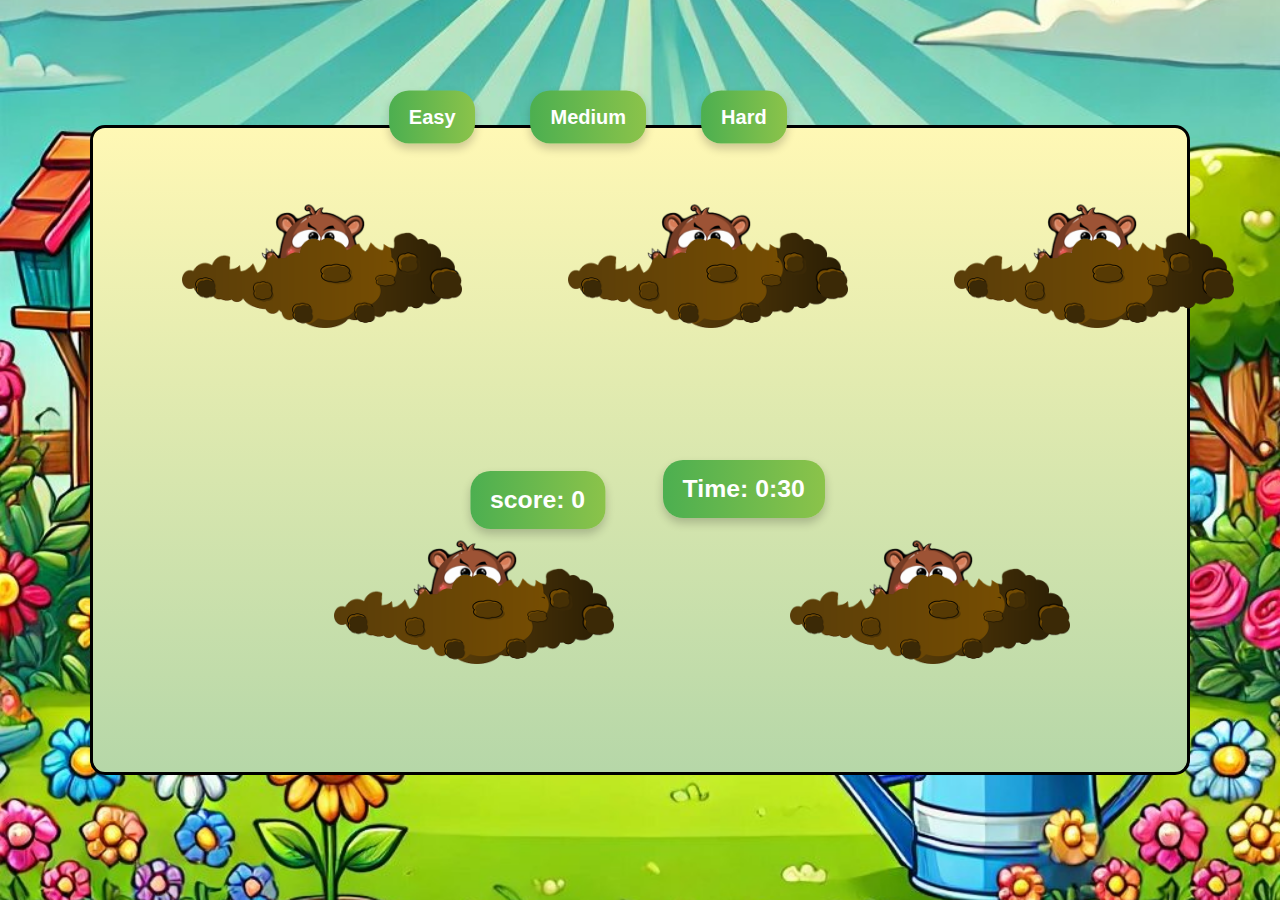
==== index.html @ 77e004c6 "typo fixes and onclick removed from html from pre-refactoring" ====
<!DOCTYPE html>
<html lang="en">
<head>
    <meta charset="UTF-8">
    <meta name="viewport" content="width=device-width, initial-scale=1.0">
    <title>Whack a mole</title>
    <link rel="stylesheet" href="assets/css/styles.css">
</head>
<body>


    <!-- Start Screen Overlay
    <div id="start-screen">
        <button id="start-button">Start Game</button>
    </div>
     -->
    
    <!--
    <div id="cursor">
        <img src="assets/images/hammer.png" alt="hammer cursor">
    </div>
    -->

     <!--play button
    <div id="playagaindiv">
        <button onclick="playAgain()" id="playagain">Play again</button>
    </div>
    -->

    <!--Game board-->
    <div class="gameboard">
        <div id="gameboard">
        </div>
    </div>

    <!--Score Counter-->
    <div >
        <h2 id="scoretext">score: <span id="scorenumber">0</span></h2>
    </div>

    <!--Timer-->
    <div>
        <h2 id="countdowntext">Time: <span id="countdown" ></span></h2>
    </div>


    <!--difficulty levels-->
    <div id="difficulty">
        <button class="difficultyclass" id="easy">
            Easy
        </button>
        <button class="difficultyclass" id="medium">
            Medium
        </button>
        <button class="difficultyclass" id="hard">
            Hard
        </button>
    </div>

    <!--Moles and Hole pairs-->
        <div class="toprow">
            <div class="pair">
                <img src="assets/images/mole.png" alt="mole" id="mole1" class="mole" data-clicked="false">
                <img src="assets/images/mole-dirt.png" alt="mole hole " class="hole">
            </div>
            <div class="pair">
                <img src="assets/images/mole.png" alt="mole" id="mole2" class="mole" data-clicked="false">
                <img src="assets/images/mole-dirt.png" alt="mole hole " class="hole">
            </div>
            <div class="pair">
                <img src="assets/images/mole.png" alt="mole" id="mole3" class="mole" data-clicked="false">
                <img src="assets/images/mole-dirt.png" alt="mole hole " class="hole">
            </div>
        </div>
        <div class="bottomrow">
            <div class="pair">
                <img src="assets/images/mole.png" alt="mole" id="mole4" class="mole" data-clicked="false">
                <img src="assets/images/mole-dirt.png" alt="mole hole " class="hole">
            </div>
            <div class="pair">
                <img src="assets/images/mole.png" alt="mole" id="mole5" class="mole" data-clicked="false">
                <img src="assets/images/mole-dirt.png" alt="mole hole " class="hole">
            </div>
        </div>

    

        <script src="assets/JS/script.js"></script>
</body>
</html>
---- assets/css/styles.css ----
* {
    padding: 0;
    margin: 0;
    box-sizing: border-box;
}

body {
    background-image: url(/assets/images/background.jpg );
    background-position: center; 
    background-repeat: no-repeat; 
    background-size: cover;
}

/*cursor styles to be used
#cursor img {
    position: absolute;
    z-index: 99;
}
*/ 

/*score counter*/ 
#scoretext {
    position: absolute;
    justify-content: center;
    top: 50%;
    left: 42%;
    transform: translate(-50%, -50%); /* Centers the element vertically and horizontally */
    margin-top: 50px;
    margin-right: 20px;
    font-size: 1.55rem;
    font-weight: bold;
    font-family: 'Comic Sans MS', cursive, sans-serif;
    color: #fff;
    background: linear-gradient(to right, #4CAF50, #8BC34A); /* Green gradient */
    padding: 15px 20px;
    border-radius: 20px;
    text-align: center;
    box-shadow: 0 5px 10px rgba(0, 0, 0, 0.2);
    
}


/*timer*/ 
#countdowntext {
    position: absolute;
    justify-content: center;
    top: 45.5%;
    right: 34%;
    margin-top: 50px;
    margin-right: 20px;
    font-size: 1.55rem;
    font-weight: bold;
    font-family: 'Comic Sans MS', cursive, sans-serif;
    color: #fff;
    background: linear-gradient(to right, #4CAF50, #8BC34A); /* Green gradient */
    padding: 15px 20px;
    border-radius: 20px;
    text-align: center;
    box-shadow: 0 5px 10px rgba(0, 0, 0, 0.2);
}


/* play again button
#playagain {
    position: absolute;
    justify-content: center;
    top: 45.5%;
    right: 34%;
    margin-top: 50px;
    margin-right: 20px;
    font-size: 1.5rem;
    font-weight: bold;
    font-family: 'Comic Sans MS', cursive, sans-serif;
    color: #fff;
    background: linear-gradient(to right, #4CAF50, #8BC34A); 
    padding: 15px 20px;
    border-radius: 20px;
    text-align: center;
    box-shadow: 0 5px 10px rgba(0, 0, 0, 0.2);
    border: none;
    transition: transform 0.2s ease-in-out; 
 }
     */

#difficulty {
    position: absolute;
    display: flex;
    flex-direction: row;
    top: 13%; /* Positioning vertically */
    right:23%; /* Positioning horizontally */
    transform: translate(-50%, -50%); /* Centering */
    gap: 55px;
}

.difficultyclass {
    justify-content: center;
    font-size: 1.25rem;
    font-weight: bold;
    font-family: 'Comic Sans MS', cursive, sans-serif;
    color: #fff;
    background: linear-gradient(to right, #4CAF50, #8BC34A); 
    padding: 15px 20px;
    border-radius: 20px;
    text-align: center;
    box-shadow: 0 5px 10px rgba(0, 0, 0, 0.2);
    border: none;
    transition: transform 0.2s ease-in-out; /* Smooth hover effect */
}

/*hover effects*/ 
.difficultyclass:hover {
    transform: scale(1.1); /* Slightly enlarge the button */
}

#playagain:hover {
    transform: scale(1.1); 
}



/*gameboard styles*/ 
#gameboard {
    position: absolute;
    top: 50%;
    left: 50%; 
    transform: translate(-50%, -50%); 
    width: 1100px; 
    height: 650px; 
    background: linear-gradient(to bottom, #fff8b5, #b6d7a8);
    border: 3px solid black; 
    border-radius: 15px; 
    z-index: -1;
}

/*moles styles*/ 
.toprow,.bottomrow {
    display: flex;
    flex-direction:row;
}

.toprow {
    gap: 50px;
    margin-left: 6.5rem;
}

.bottomrow {
    margin-left: 16rem;
    gap:120px;
}

.pair {
    position: relative; 
    width: 9rem; 
    height: 9rem; 
    display: flex;
    justify-content: center;
    align-items: center;
    margin:6rem;
}


.mole {
    position: absolute;
    height: 7.5rem; 
    width: auto;
    margin-top: 6rem;
    margin-left: 6rem;
    z-index: 0;
    background: none;
    transform: translateY(60px);
}

/*hole styles*/ 
.hole {
    position: absolute;
    height: 6rem; 
    width: auto;
    margin-top: 14rem;
    margin-left: 6.25rem;
    z-index: 1;
    background: none;
}
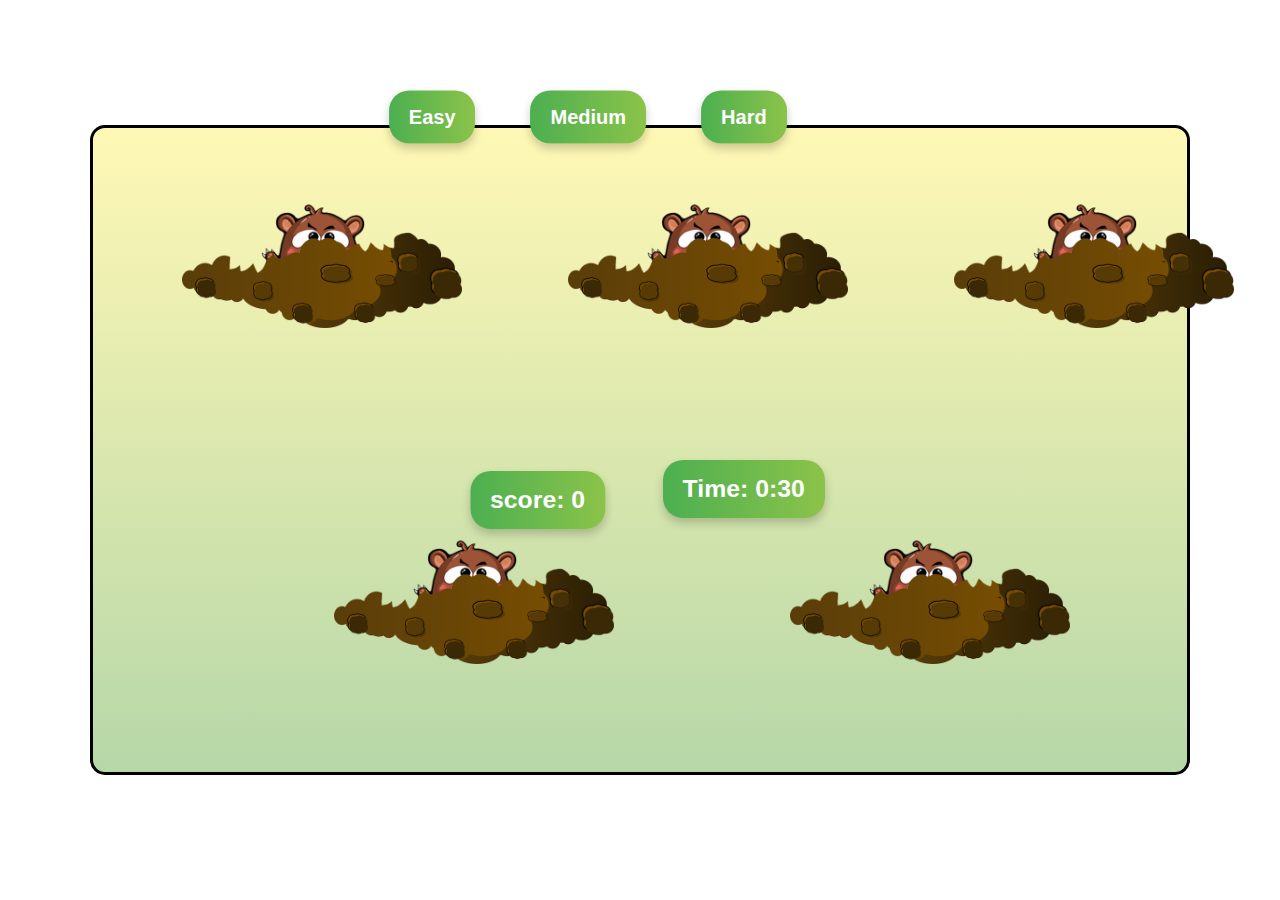
==== commit a6fa4a1c: "deployed fix" ====
--- a/index.html
+++ b/index.html
@@ -7,25 +7,6 @@
     <link rel="stylesheet" href="assets/css/styles.css">
 </head>
 <body>
-
-
-    <!-- Start Screen Overlay
-    <div id="start-screen">
-        <button id="start-button">Start Game</button>
-    </div>
-     -->
-    
-    <!--
-    <div id="cursor">
-        <img src="assets/images/hammer.png" alt="hammer cursor">
-    </div>
-    -->
-
-     <!--play button
-    <div id="playagaindiv">
-        <button onclick="playAgain()" id="playagain">Play again</button>
-    </div>
-    -->
 
     <!--Game board-->
     <div class="gameboard">
--- a/assets/css/styles.css
+++ b/assets/css/styles.css
@@ -5,7 +5,7 @@
 }
 
 body {
-    background-image: url(/assets/images/background.jpg );
+    background-image: url(./assets/images/background.jpg );
     background-position: center; 
     background-repeat: no-repeat; 
     background-size: cover;
@@ -59,29 +59,6 @@
     box-shadow: 0 5px 10px rgba(0, 0, 0, 0.2);
 }
 
-
-/* play again button
-#playagain {
-    position: absolute;
-    justify-content: center;
-    top: 45.5%;
-    right: 34%;
-    margin-top: 50px;
-    margin-right: 20px;
-    font-size: 1.5rem;
-    font-weight: bold;
-    font-family: 'Comic Sans MS', cursive, sans-serif;
-    color: #fff;
-    background: linear-gradient(to right, #4CAF50, #8BC34A); 
-    padding: 15px 20px;
-    border-radius: 20px;
-    text-align: center;
-    box-shadow: 0 5px 10px rgba(0, 0, 0, 0.2);
-    border: none;
-    transition: transform 0.2s ease-in-out; 
- }
-     */
-
 #difficulty {
     position: absolute;
     display: flex;
@@ -116,8 +93,6 @@
     transform: scale(1.1); 
 }
 
-
-
 /*gameboard styles*/ 
 #gameboard {
     position: absolute;
@@ -130,6 +105,7 @@
     border: 3px solid black; 
     border-radius: 15px; 
     z-index: -1;
+
 }
 
 /*moles styles*/ 
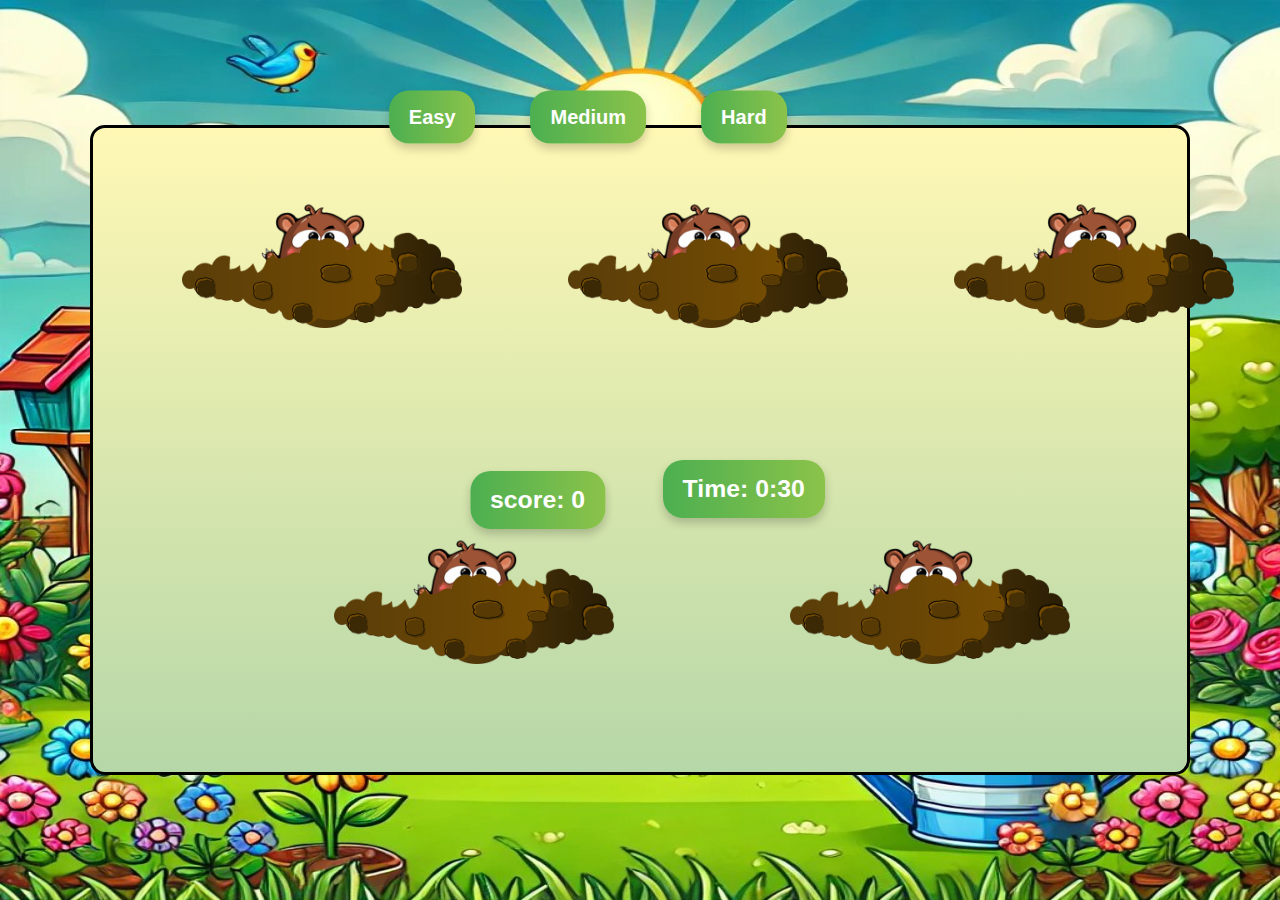
==== commit 488fc842: "deployment fix 2" ====
--- a/index.html
+++ b/index.html
@@ -7,6 +7,10 @@
     <link rel="stylesheet" href="assets/css/styles.css">
 </head>
 <body>
+
+    <div id="backgroundimg">
+        <img src="assets/images/background.png" alt="background image" >
+    </div>
 
     <!--Game board-->
     <div class="gameboard">
--- a/assets/css/styles.css
+++ b/assets/css/styles.css
@@ -4,19 +4,12 @@
     box-sizing: border-box;
 }
 
-body {
-    background-image: url(./assets/images/background.jpg );
-    background-position: center; 
-    background-repeat: no-repeat; 
-    background-size: cover;
+#backgroundimg img {
+    position: absolute;
+    z-index: -99;
+    width: 100%;
+    height: 100%;
 }
-
-/*cursor styles to be used
-#cursor img {
-    position: absolute;
-    z-index: 99;
-}
-*/ 
 
 /*score counter*/ 
 #scoretext {
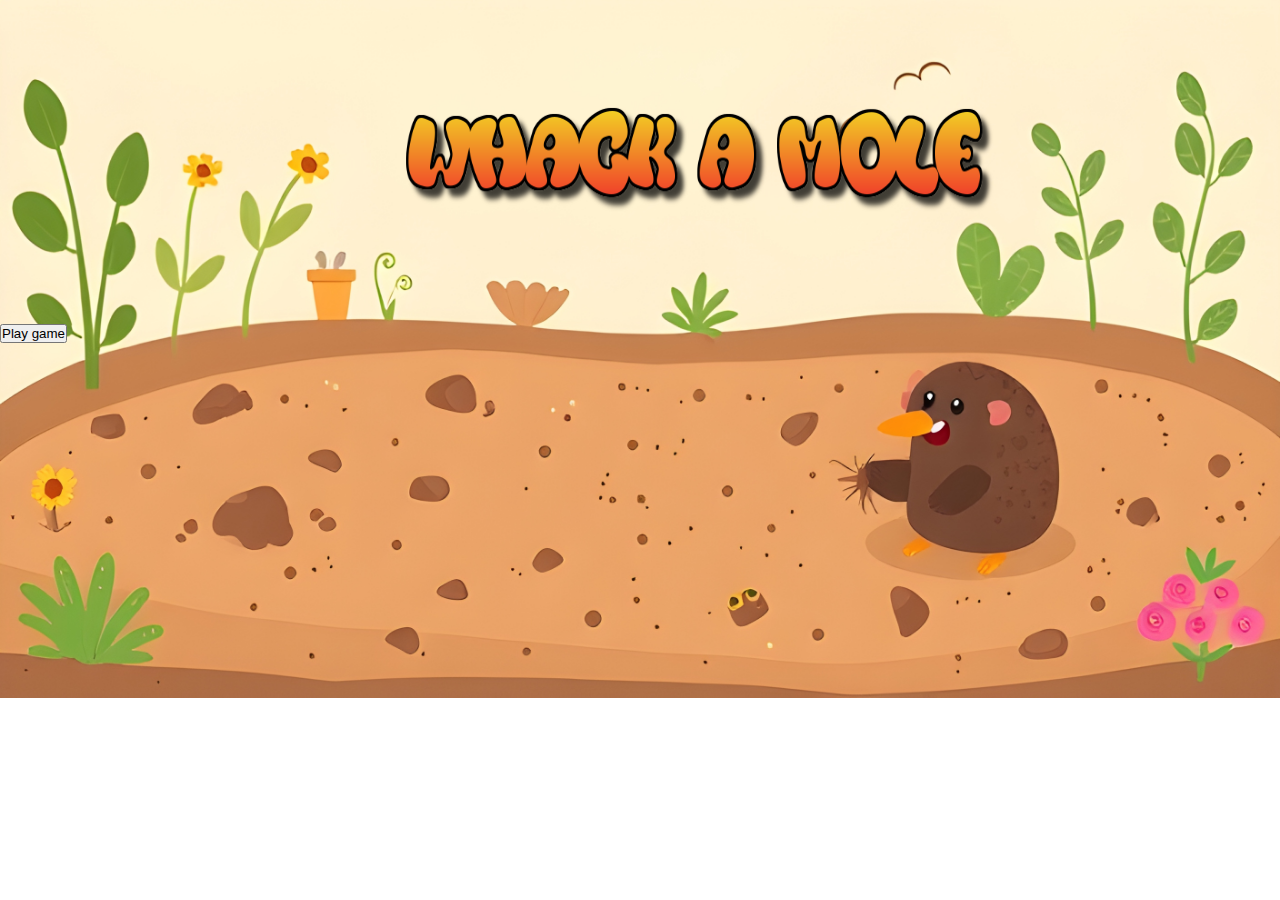
==== commit 12a034b0: "file name changes/deployment fix" ====
--- a/index.html
+++ b/index.html
@@ -6,70 +6,25 @@
     <title>Whack a mole</title>
     <link rel="stylesheet" href="assets/css/styles.css">
 </head>
+
+<style>
+    body {
+        background: url('./assets/images/bppg.jpg');
+        background-repeat: no-repeat;
+        background-size: cover;
+    }
+   
+</style>
+
 <body>
+  
+    <img id="title" src="assets/images/whackamoletitle.png" alt="WHACK A MOLE (title)">
 
-    <div id="backgroundimg">
-        <img src="assets/images/background.png" alt="background image" >
+    <div>
+        <button id="index">Play game</button>
     </div>
-
-    <!--Game board-->
-    <div class="gameboard">
-        <div id="gameboard">
-        </div>
-    </div>
-
-    <!--Score Counter-->
-    <div >
-        <h2 id="scoretext">score: <span id="scorenumber">0</span></h2>
-    </div>
-
-    <!--Timer-->
-    <div>
-        <h2 id="countdowntext">Time: <span id="countdown" ></span></h2>
-    </div>
-
-
-    <!--difficulty levels-->
-    <div id="difficulty">
-        <button class="difficultyclass" id="easy">
-            Easy
-        </button>
-        <button class="difficultyclass" id="medium">
-            Medium
-        </button>
-        <button class="difficultyclass" id="hard">
-            Hard
-        </button>
-    </div>
-
-    <!--Moles and Hole pairs-->
-        <div class="toprow">
-            <div class="pair">
-                <img src="assets/images/mole.png" alt="mole" id="mole1" class="mole" data-clicked="false">
-                <img src="assets/images/mole-dirt.png" alt="mole hole " class="hole">
-            </div>
-            <div class="pair">
-                <img src="assets/images/mole.png" alt="mole" id="mole2" class="mole" data-clicked="false">
-                <img src="assets/images/mole-dirt.png" alt="mole hole " class="hole">
-            </div>
-            <div class="pair">
-                <img src="assets/images/mole.png" alt="mole" id="mole3" class="mole" data-clicked="false">
-                <img src="assets/images/mole-dirt.png" alt="mole hole " class="hole">
-            </div>
-        </div>
-        <div class="bottomrow">
-            <div class="pair">
-                <img src="assets/images/mole.png" alt="mole" id="mole4" class="mole" data-clicked="false">
-                <img src="assets/images/mole-dirt.png" alt="mole hole " class="hole">
-            </div>
-            <div class="pair">
-                <img src="assets/images/mole.png" alt="mole" id="mole5" class="mole" data-clicked="false">
-                <img src="assets/images/mole-dirt.png" alt="mole hole " class="hole">
-            </div>
-        </div>
-
     
 
-        <script src="assets/JS/script.js"></script>
+    <script src="assets/JS/script.js"></script>
 </body>
 </html>--- a/assets/css/styles.css
+++ b/assets/css/styles.css
@@ -82,10 +82,6 @@
     transform: scale(1.1); /* Slightly enlarge the button */
 }
 
-#playagain:hover {
-    transform: scale(1.1); 
-}
-
 /*gameboard styles*/ 
 #gameboard {
     position: absolute;
@@ -149,3 +145,51 @@
     z-index: 1;
     background: none;
 }
+
+
+/*play game button*/ 
+
+#playgame {
+    margin: 100px;
+    margin-bottom: 60px;
+    margin-left: 600px;
+    font-size: 2rem;
+    font-weight: bold;
+    font-family: 'Comic Sans MS', cursive, sans-serif;
+    color: #fff;
+    background: linear-gradient(to right, #4CAF50, #8BC34A); 
+    padding: 15px 20px;
+    border-radius: 20px;
+    box-shadow: 0 5px 10px rgba(0, 0, 0, 0.2);
+    border: none;
+    transition: background-color 0.3s ease;
+    animation: breathe 2s infinite;
+}
+
+@keyframes breathe {
+    0% {
+      transform: scale(1); /* normal size */
+    }
+    50% {
+      transform: scale(1.1); /* expand */
+    }
+    100% {
+      transform: scale(1); /* back to normal size */
+    }
+}
+
+#title {
+    margin: 100px;
+    margin-left: 400px;
+    margin-top: 100px;
+    height:120px ;
+    width: 600px;
+}
+
+button {
+    cursor: pointer;
+}
+
+
+
+
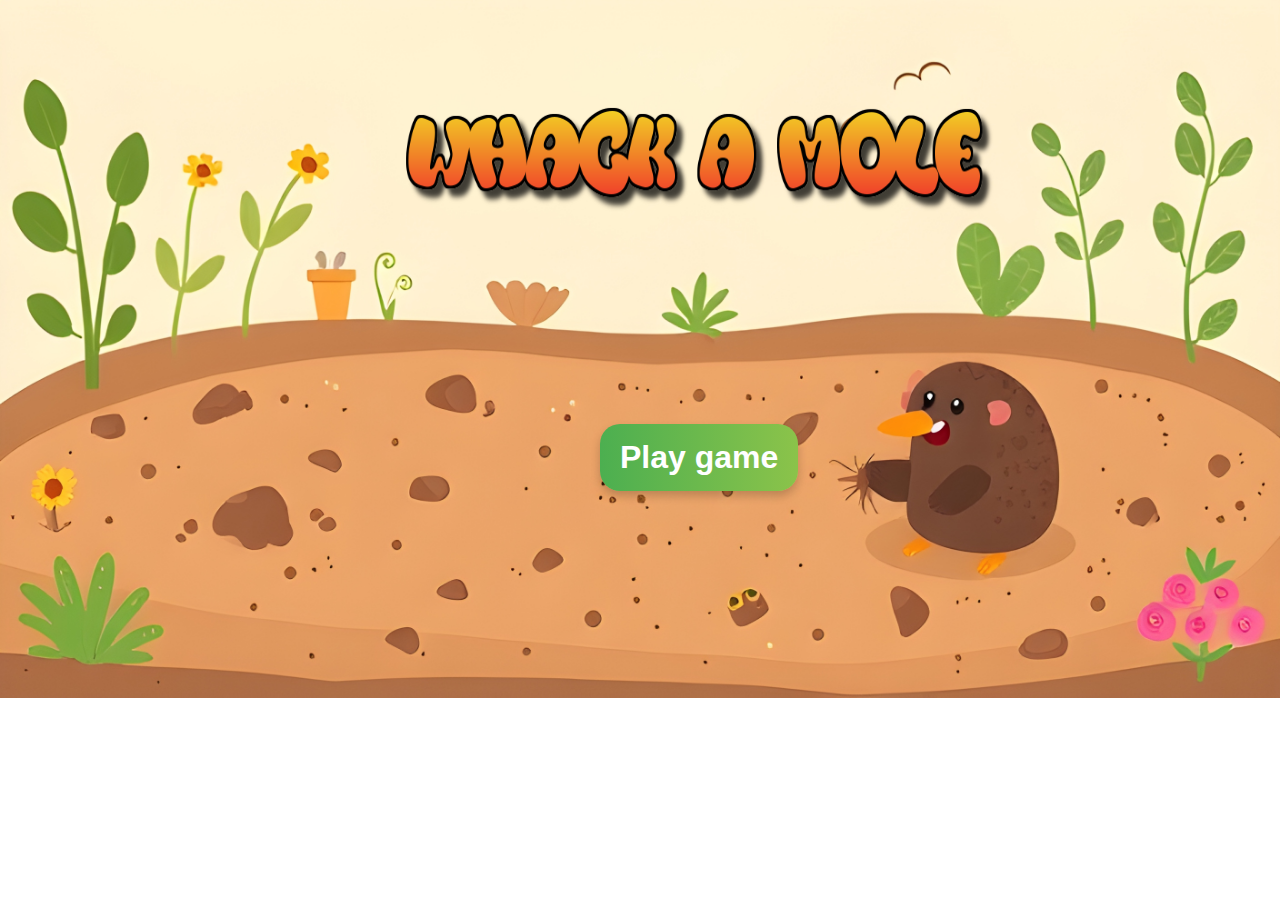
==== commit f557ae79: "style element corrrect placement" ====
--- a/index.html
+++ b/index.html
@@ -5,16 +5,15 @@
     <meta name="viewport" content="width=device-width, initial-scale=1.0">
     <title>Whack a mole</title>
     <link rel="stylesheet" href="assets/css/styles.css">
+    <style>
+        body {
+            background: url('./assets/images/bppg.jpg');
+            background-repeat: no-repeat;
+            background-size: cover;
+        }
+       
+    </style>
 </head>
-
-<style>
-    body {
-        background: url('./assets/images/bppg.jpg');
-        background-repeat: no-repeat;
-        background-size: cover;
-    }
-   
-</style>
 
 <body>
   
--- a/assets/css/styles.css
+++ b/assets/css/styles.css
@@ -149,7 +149,7 @@
 
 /*play game button*/ 
 
-#playgame {
+#index {
     margin: 100px;
     margin-bottom: 60px;
     margin-left: 600px;
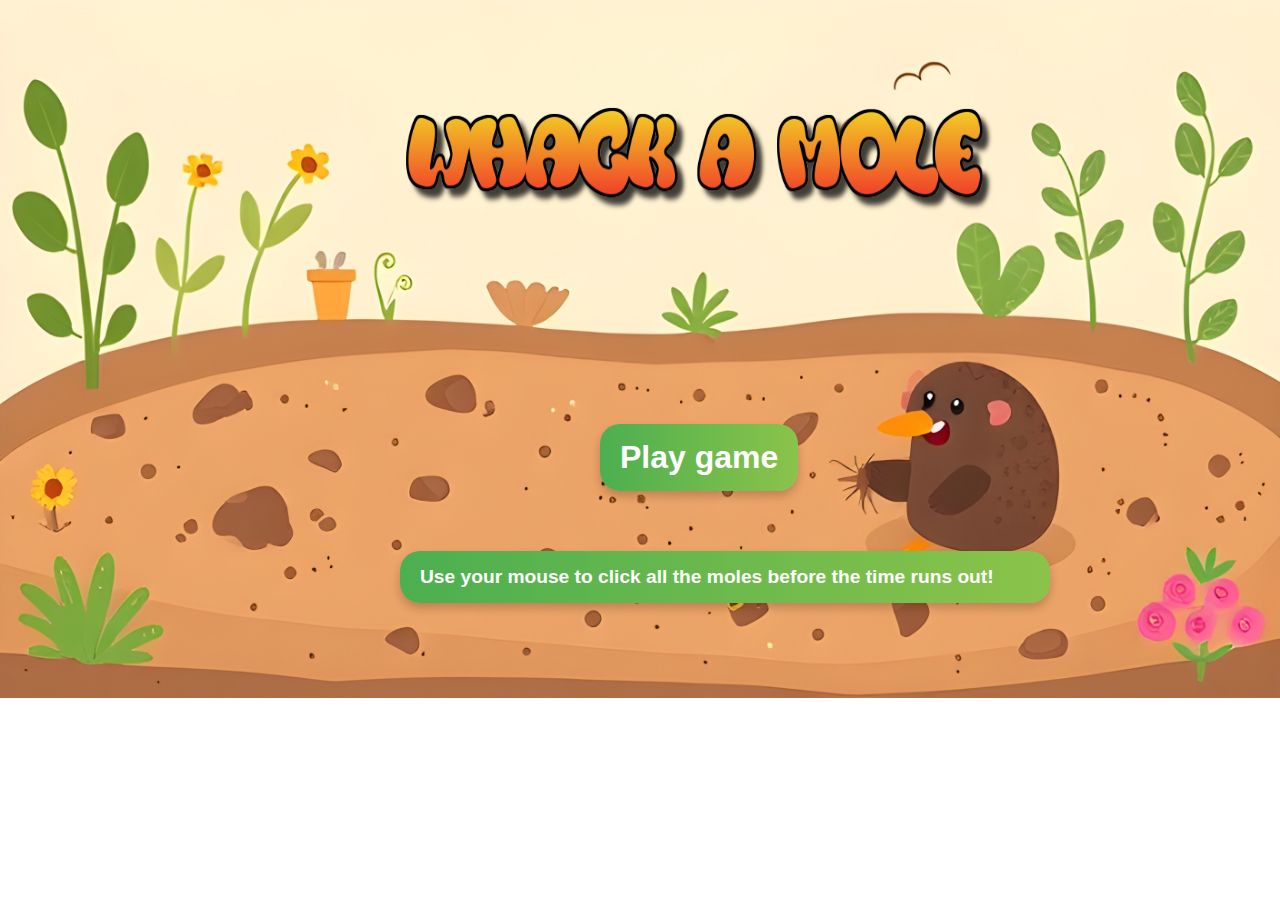
==== commit 2823e9c7: "responsiveness for tablet - game screen" ====
--- a/index.html
+++ b/index.html
@@ -22,6 +22,10 @@
     <div>
         <button id="index">Play game</button>
     </div>
+
+    <div id="p">
+        <p>Use your mouse to click all the moles before the time runs out!</p>
+    </div>
     
 
     <script src="assets/JS/script.js"></script>
--- a/assets/css/styles.css
+++ b/assets/css/styles.css
@@ -147,8 +147,7 @@
 }
 
 
-/*play game button*/ 
-
+/*play game button*/
 #index {
     margin: 100px;
     margin-bottom: 60px;
@@ -191,5 +190,59 @@
 }
 
 
-
-
+#p {
+    width: 650px;
+    margin-left:400px ;
+    font-size: 1.2rem;
+    font-weight: bold;
+    font-family: 'Comic Sans MS', cursive, sans-serif;
+    color: #fff;
+    background: linear-gradient(to right, #4CAF50, #8BC34A); 
+    padding: 15px 20px;
+    border-radius: 20px;
+    box-shadow: 0 5px 10px rgba(0, 0, 0, 0.2);
+    border: none;
+}
+
+/*tablet responiveness*/ 
+
+@media screen and (max-width: 768px) {
+    #gameboard {
+        left:48%;
+        width: 720px;
+        height: 650px;
+    }
+
+    #scoretext {
+        margin-left: -50px;
+    }
+
+    #countdowntext {
+        margin-right: -90px;
+    }
+
+    #difficulty {
+        top: 16%;
+        right: 15%;
+        transform: translate(-25%, -40%);
+   }
+
+   .mole {
+        height:5.5rem ;
+   }
+   
+   .hole {
+        height: 4rem;
+   }
+
+   .toprow {
+        gap: 40px; 
+        transform: translateX(-110px);
+   }
+
+   .bottomrow {
+        gap: 40px; 
+        transform: translateX(-200px);
+   }
+}
+
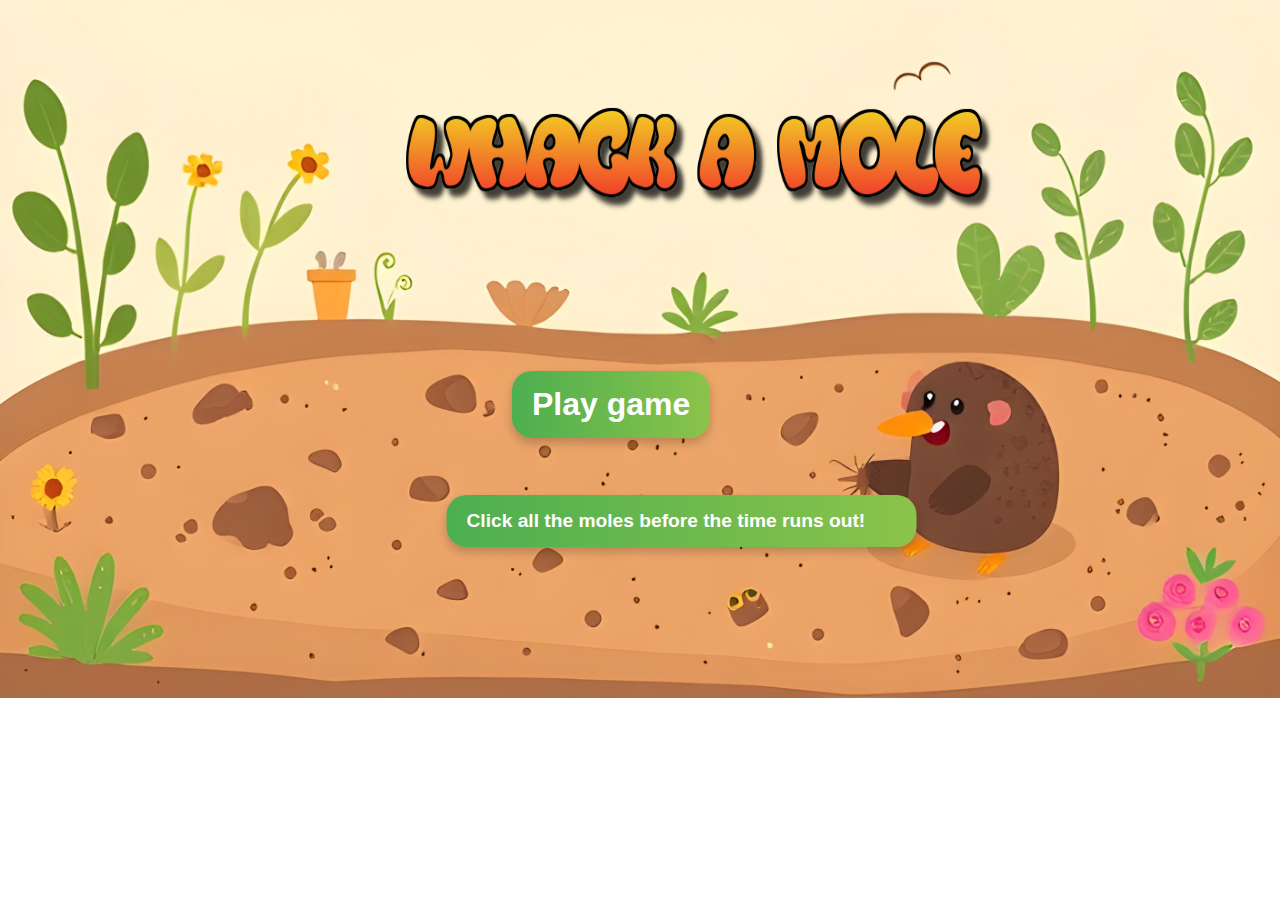
==== commit 094c746f: "css refactoring" ====
--- a/index.html
+++ b/index.html
@@ -11,6 +11,14 @@
             background-repeat: no-repeat;
             background-size: cover;
         }
+
+        @media screen and (max-width: 768px) {
+            body {
+                background-size: contain;
+                background-size: 786px 768px;
+            }
+
+        }
        
     </style>
 </head>
@@ -19,12 +27,12 @@
   
     <img id="title" src="assets/images/whackamoletitle.png" alt="WHACK A MOLE (title)">
 
-    <div>
-        <button id="index">Play game</button>
+    <div id="index">
+        <button>Play game</button>
     </div>
 
     <div id="p">
-        <p>Use your mouse to click all the moles before the time runs out!</p>
+        <p>Click all the moles before the time runs out!</p>
     </div>
     
 
--- a/assets/css/styles.css
+++ b/assets/css/styles.css
@@ -149,9 +149,11 @@
 
 /*play game button*/
 #index {
-    margin: 100px;
-    margin-bottom: 60px;
-    margin-left: 600px;
+    display: flex;
+    transform: translate(40%,70%);
+}
+
+#index button {
     font-size: 2rem;
     font-weight: bold;
     font-family: 'Comic Sans MS', cursive, sans-serif;
@@ -191,8 +193,9 @@
 
 
 #p {
-    width: 650px;
-    margin-left:400px ;
+    display: flex;
+    transform: translate(95%,200%);
+    width: 470px;
     font-size: 1.2rem;
     font-weight: bold;
     font-family: 'Comic Sans MS', cursive, sans-serif;
@@ -244,5 +247,29 @@
         gap: 40px; 
         transform: translateX(-200px);
    }
-}
-
+
+   /*title screen*/
+   #index {
+    margin: 50px;
+    font-size: 1.5rem;
+    padding: 10px 15px;
+    transform: translate(30%, 100%); 
+    }
+
+    #title {
+    margin: 50px;
+    margin-top: 80px;
+    height: 100px; 
+    width: 80%; 
+    }
+
+    #p {
+    width: 80%; 
+    margin: 20px;
+    font-size: 1rem; 
+    padding: 10px 15px; 
+    width: 415px;
+    transform: translate(35%, 225%);
+    }
+}
+
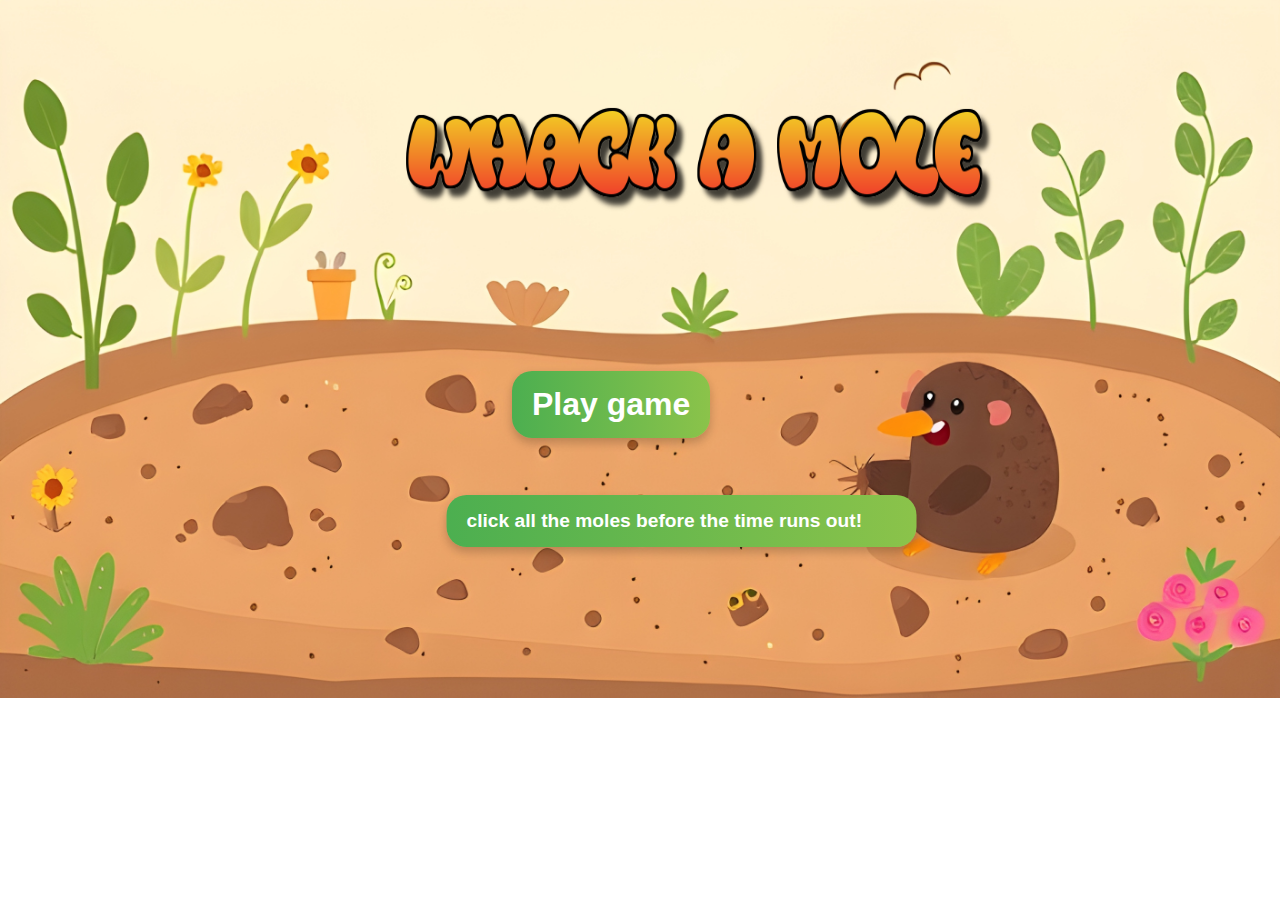
==== commit a325e309: "html fix" ====
--- a/index.html
+++ b/index.html
@@ -32,7 +32,7 @@
     </div>
 
     <div id="p">
-        <p>Click all the moles before the time runs out!</p>
+        <p>click all the moles before the time runs out!</p>
     </div>
     
 
